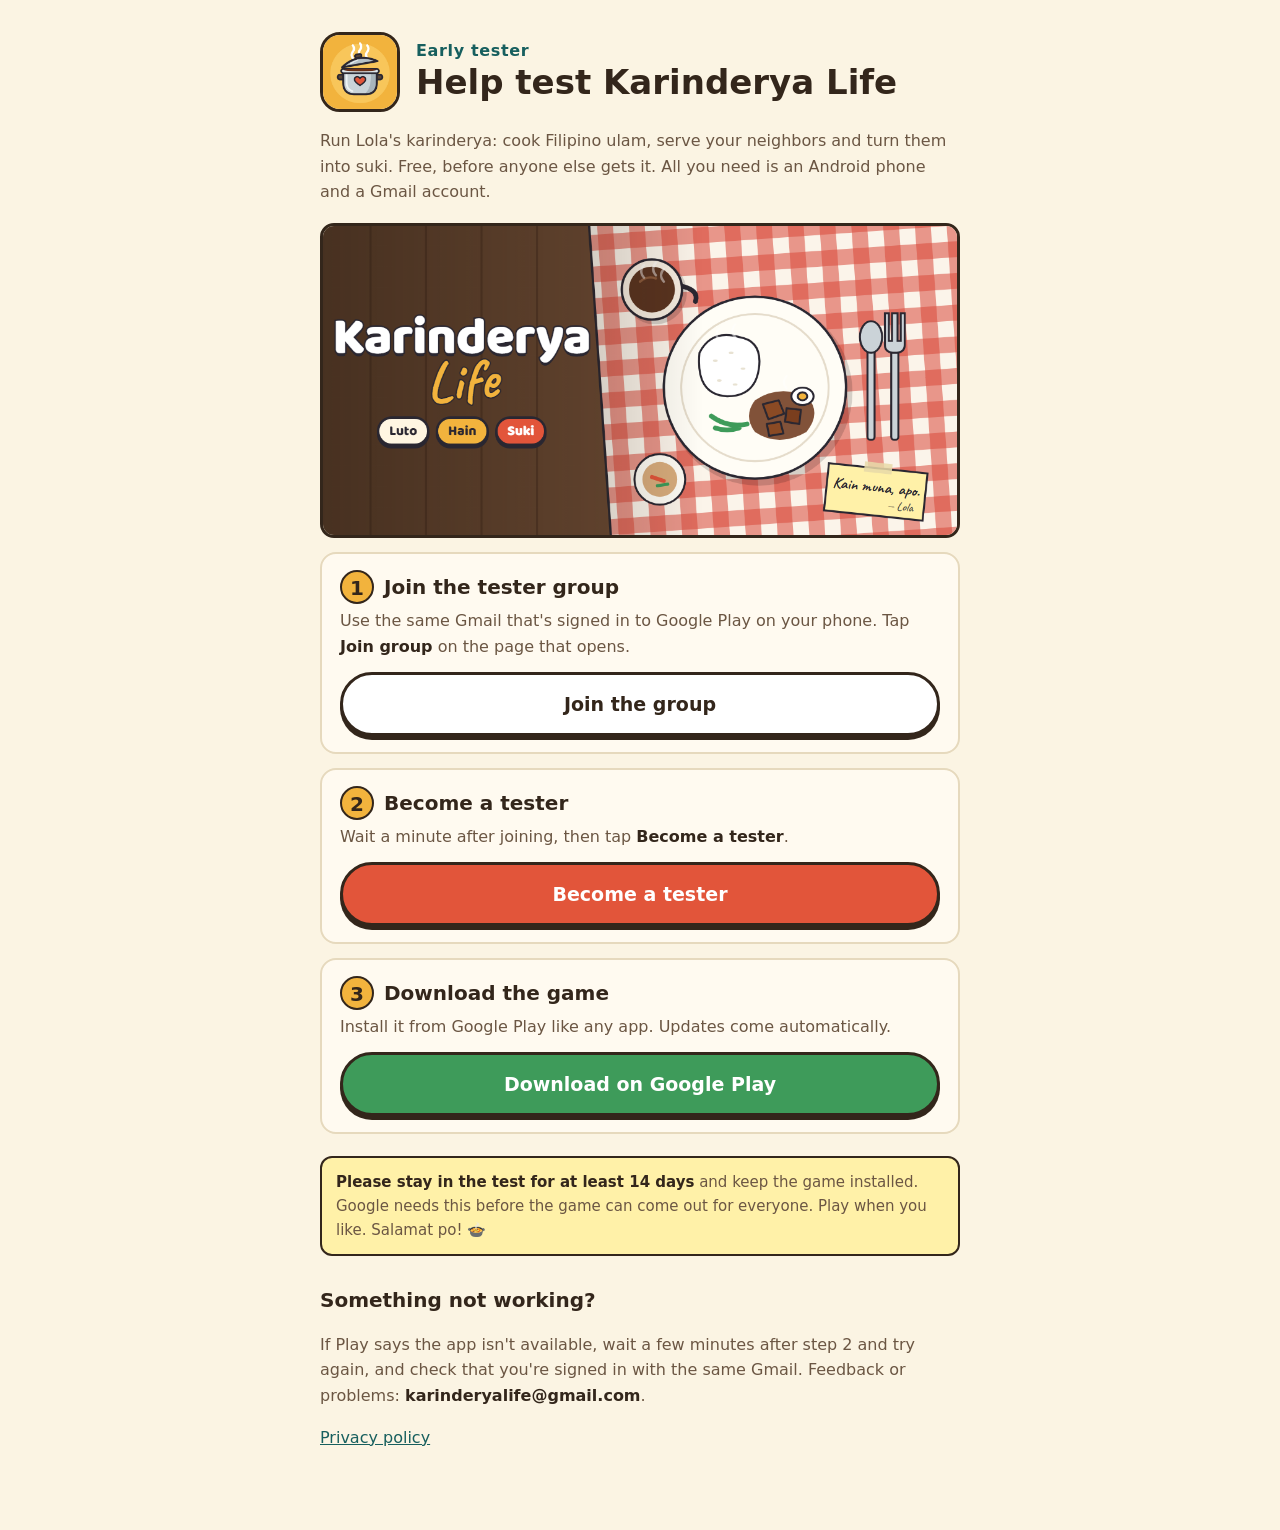
==== test.html @ 255d1be5 "Karinderya Life site: home, tester sign-up and privacy pages" ====
<!doctype html>
<html lang="en">
<head>
<meta charset="utf-8">
<meta name="viewport" content="width=device-width, initial-scale=1">
<title>Test Karinderya Life</title>
<!-- Sign-up page for the Play closed test. Joining the Google Group makes someone a tester. -->
<link rel="stylesheet" href="style.css">
<style>
  .hero { display: flex; align-items: center; gap: 16px; margin-bottom: 8px; }
  .hero img { width: 80px; height: 80px; border-radius: 20px; border: 3px solid var(--ink); }
  .banner { width: 100%; border-radius: 14px; border: 3px solid var(--ink); display: block; margin: 18px 0 8px; }
  .step { background: var(--card); border: 2px solid var(--line); border-radius: 16px; padding: 16px 18px; margin: 14px 0; }
  .step h2 { margin: 0 0 4px; display: flex; align-items: center; gap: 10px; }
  .num { display: inline-grid; place-items: center; width: 34px; height: 34px; border-radius: 50%; background: #F2B33D; color: var(--ink); font-weight: 800; border: 2px solid var(--ink); flex: none; }
  .step p { margin: 0 0 12px; }
  .btn { display: block; text-align: center; text-decoration: none; font-weight: 800; font-size: 19px; padding: 14px 18px; border-radius: 999px; border: 3px solid var(--ink); box-shadow: 0 4px 0 var(--ink); color: var(--ink); background: #fff; }
  .btn:active { transform: translateY(3px); box-shadow: 0 1px 0 var(--ink); }
  .btn.red { background: #E2553A; color: #fff; }
  .btn.green { background: #3E9B5A; color: #fff; }
  .note { font-size: 15px; background: #FFF1A8; border: 2px solid var(--ink); border-radius: 12px; padding: 12px 14px; margin-top: 22px; }
</style>
</head>
<body>
<main>
  <div class="hero">
    <img src="icon.png" alt="Karinderya Life icon">
    <div>
      <p class="kicker">Early tester</p>
      <h1>Help test Karinderya Life</h1>
    </div>
  </div>
  <p>Run Lola's karinderya: cook Filipino ulam, serve your neighbors and turn them into suki. Free, before anyone else gets it. All you need is an Android phone and a Gmail account.</p>
  <img class="banner" src="feature-graphic.png" alt="Karinderya Life">

  <div class="step">
    <h2><span class="num">1</span>Join the tester group</h2>
    <p>Use the same Gmail that's signed in to Google Play on your phone. Tap <b>Join group</b> on the page that opens.</p>
    <a class="btn" href="https://groups.google.com/g/karinderyalife-testers">Join the group</a>
  </div>

  <div class="step">
    <h2><span class="num">2</span>Become a tester</h2>
    <p>Wait a minute after joining, then tap <b>Become a tester</b>.</p>
    <a class="btn red" href="https://play.google.com/apps/testing/com.tops.karinderyalife">Become a tester</a>
  </div>

  <div class="step">
    <h2><span class="num">3</span>Download the game</h2>
    <p>Install it from Google Play like any app. Updates come automatically.</p>
    <a class="btn green" href="https://play.google.com/store/apps/details?id=com.tops.karinderyalife">Download on Google Play</a>
  </div>

  <div class="note">
    <b>Please stay in the test for at least 14 days</b> and keep the game installed. Google needs this before the game can come out for everyone. Play when you like. Salamat po! 🍲
  </div>

  <h2>Something not working?</h2>
  <p>If Play says the app isn't available, wait a few minutes after step 2 and try again, and check that you're signed in with the same Gmail. Feedback or problems: <b>karinderyalife@gmail.com</b>.</p>
  <p><a href="privacy.html">Privacy policy</a></p>
</main>
</body>
</html>
---- style.css ----
/* The app's paper look, for the two web pages Play links to. */
:root {
  --paper: #fbf4e3;
  --card: #fffaf0;
  --ink: #33261b;
  --ink-soft: #6b5643;
  --line: #e6d9bd;
  --teal: #175f5e;
}
* { box-sizing: border-box; }
body {
  margin: 0;
  background: var(--paper);
  color: var(--ink-soft);
  font: 16px/1.6 'Nunito', 'Segoe UI', system-ui, sans-serif;
  padding: 32px max(16px, env(safe-area-inset-left, 0px)) 64px;
}
main { max-width: 640px; margin: 0 auto; }
.kicker { margin: 0; font-weight: 800; color: var(--teal); letter-spacing: .04em; }
h1 { margin: 0 0 4px; color: var(--ink); font-size: 34px; line-height: 1.15; }
h2 { margin: 28px 0 6px; color: var(--ink); font-size: 20px; }
b { color: var(--ink); }
a { color: var(--teal); }
.updated { font-size: 14px; }
table { width: 100%; border-collapse: collapse; background: var(--card); border: 2px solid var(--line); border-radius: 12px; }
td { padding: 8px 12px; border-bottom: 1px dotted var(--line); vertical-align: top; }
td:first-child { color: var(--ink); }
td:last-child { text-align: right; font-weight: 700; color: var(--ink); }
ol { padding-left: 22px; }
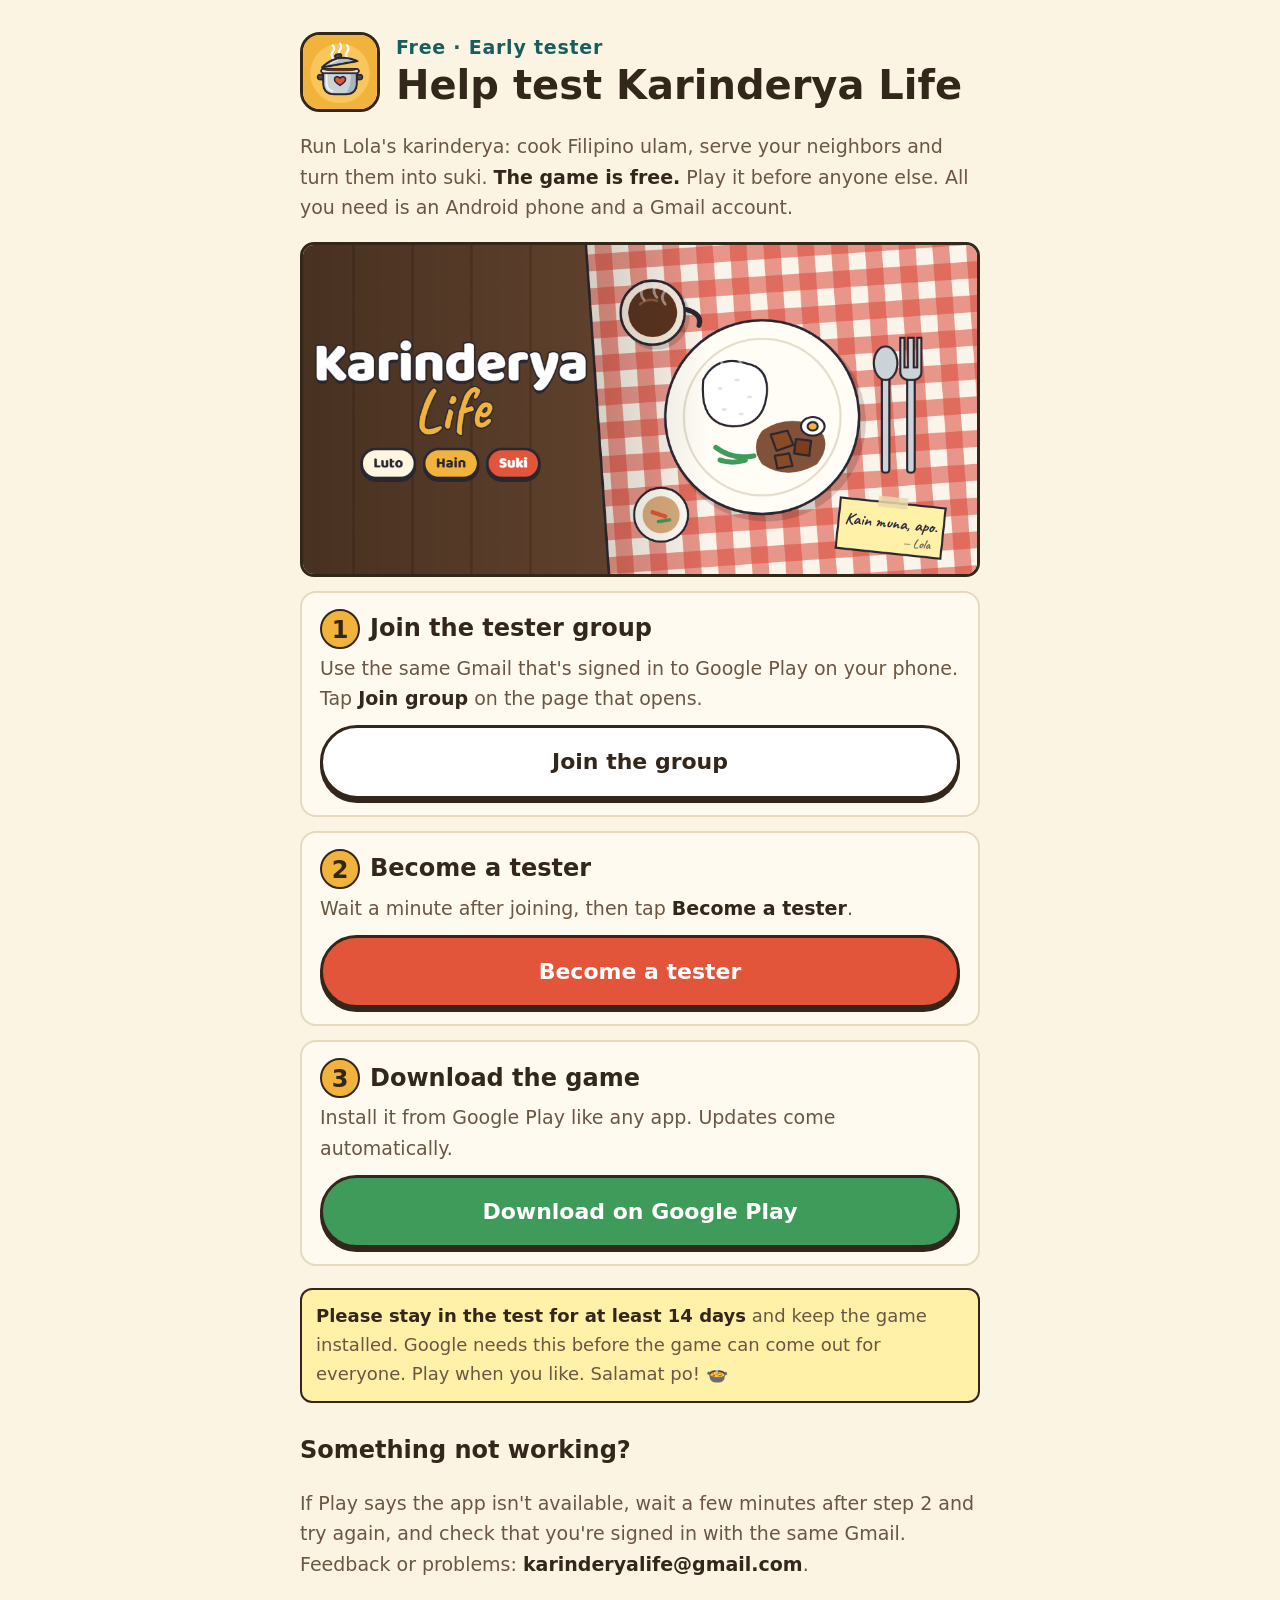
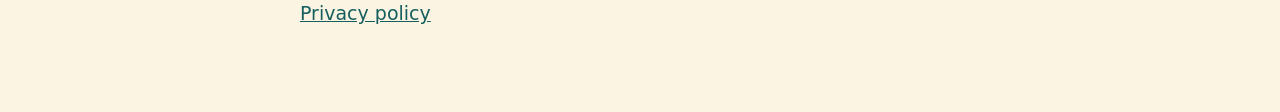
==== commit 929ac563: "Bigger text; say the game is free" ====
--- a/test.html
+++ b/test.html
@@ -12,13 +12,13 @@
   .banner { width: 100%; border-radius: 14px; border: 3px solid var(--ink); display: block; margin: 18px 0 8px; }
   .step { background: var(--card); border: 2px solid var(--line); border-radius: 16px; padding: 16px 18px; margin: 14px 0; }
   .step h2 { margin: 0 0 4px; display: flex; align-items: center; gap: 10px; }
-  .num { display: inline-grid; place-items: center; width: 34px; height: 34px; border-radius: 50%; background: #F2B33D; color: var(--ink); font-weight: 800; border: 2px solid var(--ink); flex: none; }
+  .num { display: inline-grid; place-items: center; width: 40px; height: 40px; border-radius: 50%; background: #F2B33D; color: var(--ink); font-weight: 800; border: 2px solid var(--ink); flex: none; }
   .step p { margin: 0 0 12px; }
-  .btn { display: block; text-align: center; text-decoration: none; font-weight: 800; font-size: 19px; padding: 14px 18px; border-radius: 999px; border: 3px solid var(--ink); box-shadow: 0 4px 0 var(--ink); color: var(--ink); background: #fff; }
+  .btn { display: block; text-align: center; text-decoration: none; font-weight: 800; font-size: 22px; padding: 16px 20px; border-radius: 999px; border: 3px solid var(--ink); box-shadow: 0 4px 0 var(--ink); color: var(--ink); background: #fff; }
   .btn:active { transform: translateY(3px); box-shadow: 0 1px 0 var(--ink); }
   .btn.red { background: #E2553A; color: #fff; }
   .btn.green { background: #3E9B5A; color: #fff; }
-  .note { font-size: 15px; background: #FFF1A8; border: 2px solid var(--ink); border-radius: 12px; padding: 12px 14px; margin-top: 22px; }
+  .note { font-size: 18px; background: #FFF1A8; border: 2px solid var(--ink); border-radius: 12px; padding: 12px 14px; margin-top: 22px; }
 </style>
 </head>
 <body>
@@ -26,11 +26,11 @@
   <div class="hero">
     <img src="icon.png" alt="Karinderya Life icon">
     <div>
-      <p class="kicker">Early tester</p>
+      <p class="kicker">Free · Early tester</p>
       <h1>Help test Karinderya Life</h1>
     </div>
   </div>
-  <p>Run Lola's karinderya: cook Filipino ulam, serve your neighbors and turn them into suki. Free, before anyone else gets it. All you need is an Android phone and a Gmail account.</p>
+  <p>Run Lola's karinderya: cook Filipino ulam, serve your neighbors and turn them into suki. <b>The game is free.</b> Play it before anyone else. All you need is an Android phone and a Gmail account.</p>
   <img class="banner" src="feature-graphic.png" alt="Karinderya Life">
 
   <div class="step">
--- a/style.css
+++ b/style.css
@@ -12,16 +12,16 @@
   margin: 0;
   background: var(--paper);
   color: var(--ink-soft);
-  font: 16px/1.6 'Nunito', 'Segoe UI', system-ui, sans-serif;
+  font: 19px/1.6 'Nunito', 'Segoe UI', system-ui, sans-serif;
   padding: 32px max(16px, env(safe-area-inset-left, 0px)) 64px;
 }
-main { max-width: 640px; margin: 0 auto; }
+main { max-width: 680px; margin: 0 auto; }
 .kicker { margin: 0; font-weight: 800; color: var(--teal); letter-spacing: .04em; }
-h1 { margin: 0 0 4px; color: var(--ink); font-size: 34px; line-height: 1.15; }
-h2 { margin: 28px 0 6px; color: var(--ink); font-size: 20px; }
+h1 { margin: 0 0 4px; color: var(--ink); font-size: 40px; line-height: 1.15; }
+h2 { margin: 28px 0 6px; color: var(--ink); font-size: 24px; }
 b { color: var(--ink); }
 a { color: var(--teal); }
-.updated { font-size: 14px; }
+.updated { font-size: 16px; }
 table { width: 100%; border-collapse: collapse; background: var(--card); border: 2px solid var(--line); border-radius: 12px; }
 td { padding: 8px 12px; border-bottom: 1px dotted var(--line); vertical-align: top; }
 td:first-child { color: var(--ink); }
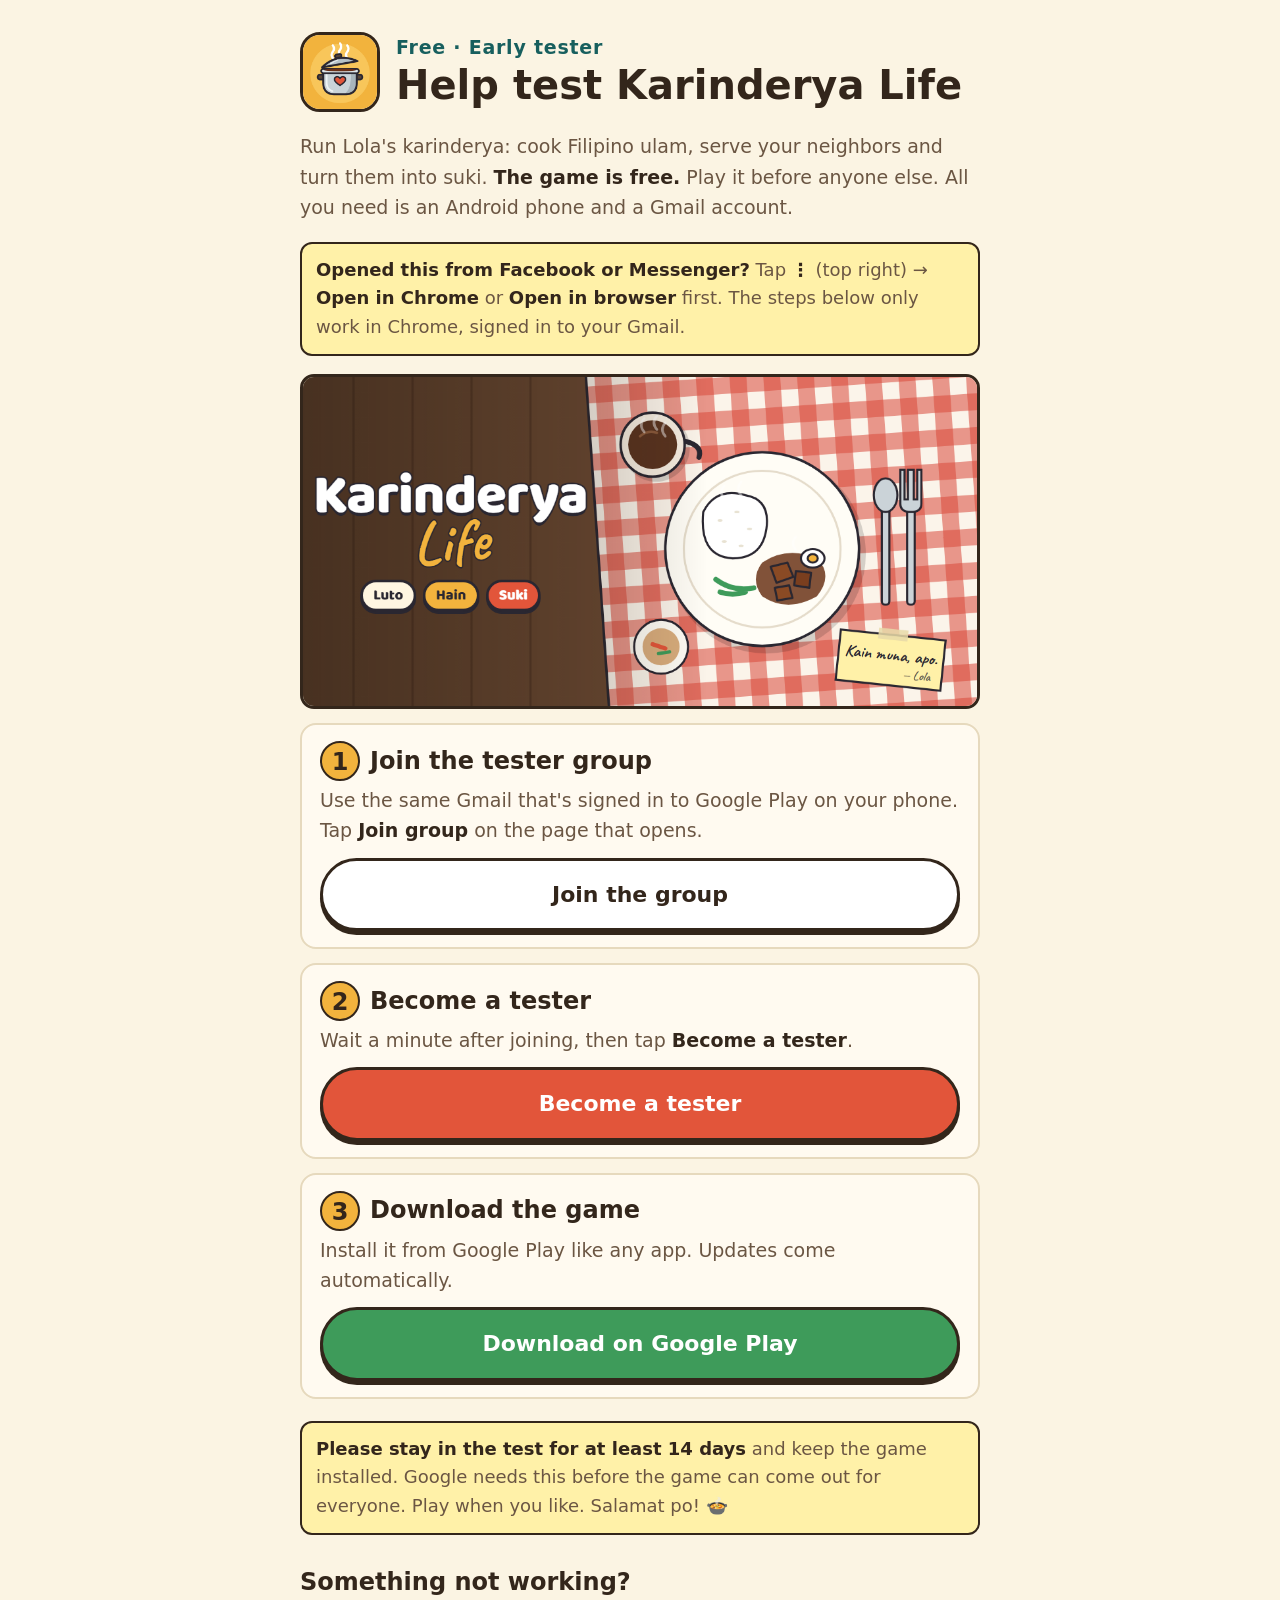
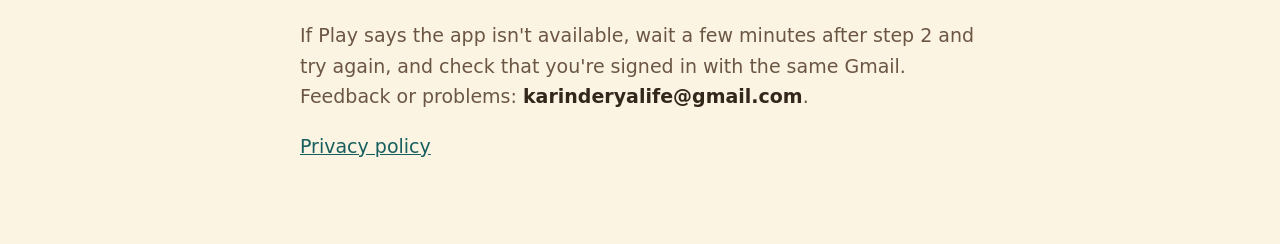
==== commit 293847a7: "Tester page: open in Chrome note for Facebook/Messenger" ====
--- a/test.html
+++ b/test.html
@@ -31,12 +31,16 @@
     </div>
   </div>
   <p>Run Lola's karinderya: cook Filipino ulam, serve your neighbors and turn them into suki. <b>The game is free.</b> Play it before anyone else. All you need is an Android phone and a Gmail account.</p>
+  <div class="note" style="margin:16px 0 0">
+    <b>Opened this from Facebook or Messenger?</b> Tap <b>⋮</b> (top right) → <b>Open in Chrome</b> or
+    <b>Open in browser</b> first. The steps below only work in Chrome, signed in to your Gmail.
+  </div>
   <img class="banner" src="feature-graphic.png" alt="Karinderya Life">
 
   <div class="step">
     <h2><span class="num">1</span>Join the tester group</h2>
     <p>Use the same Gmail that's signed in to Google Play on your phone. Tap <b>Join group</b> on the page that opens.</p>
-    <a class="btn" href="https://groups.google.com/g/karinderyalife-testers">Join the group</a>
+    <a class="btn" href="https://groups.google.com/g/karinderya-testers">Join the group</a>
   </div>
 
   <div class="step">
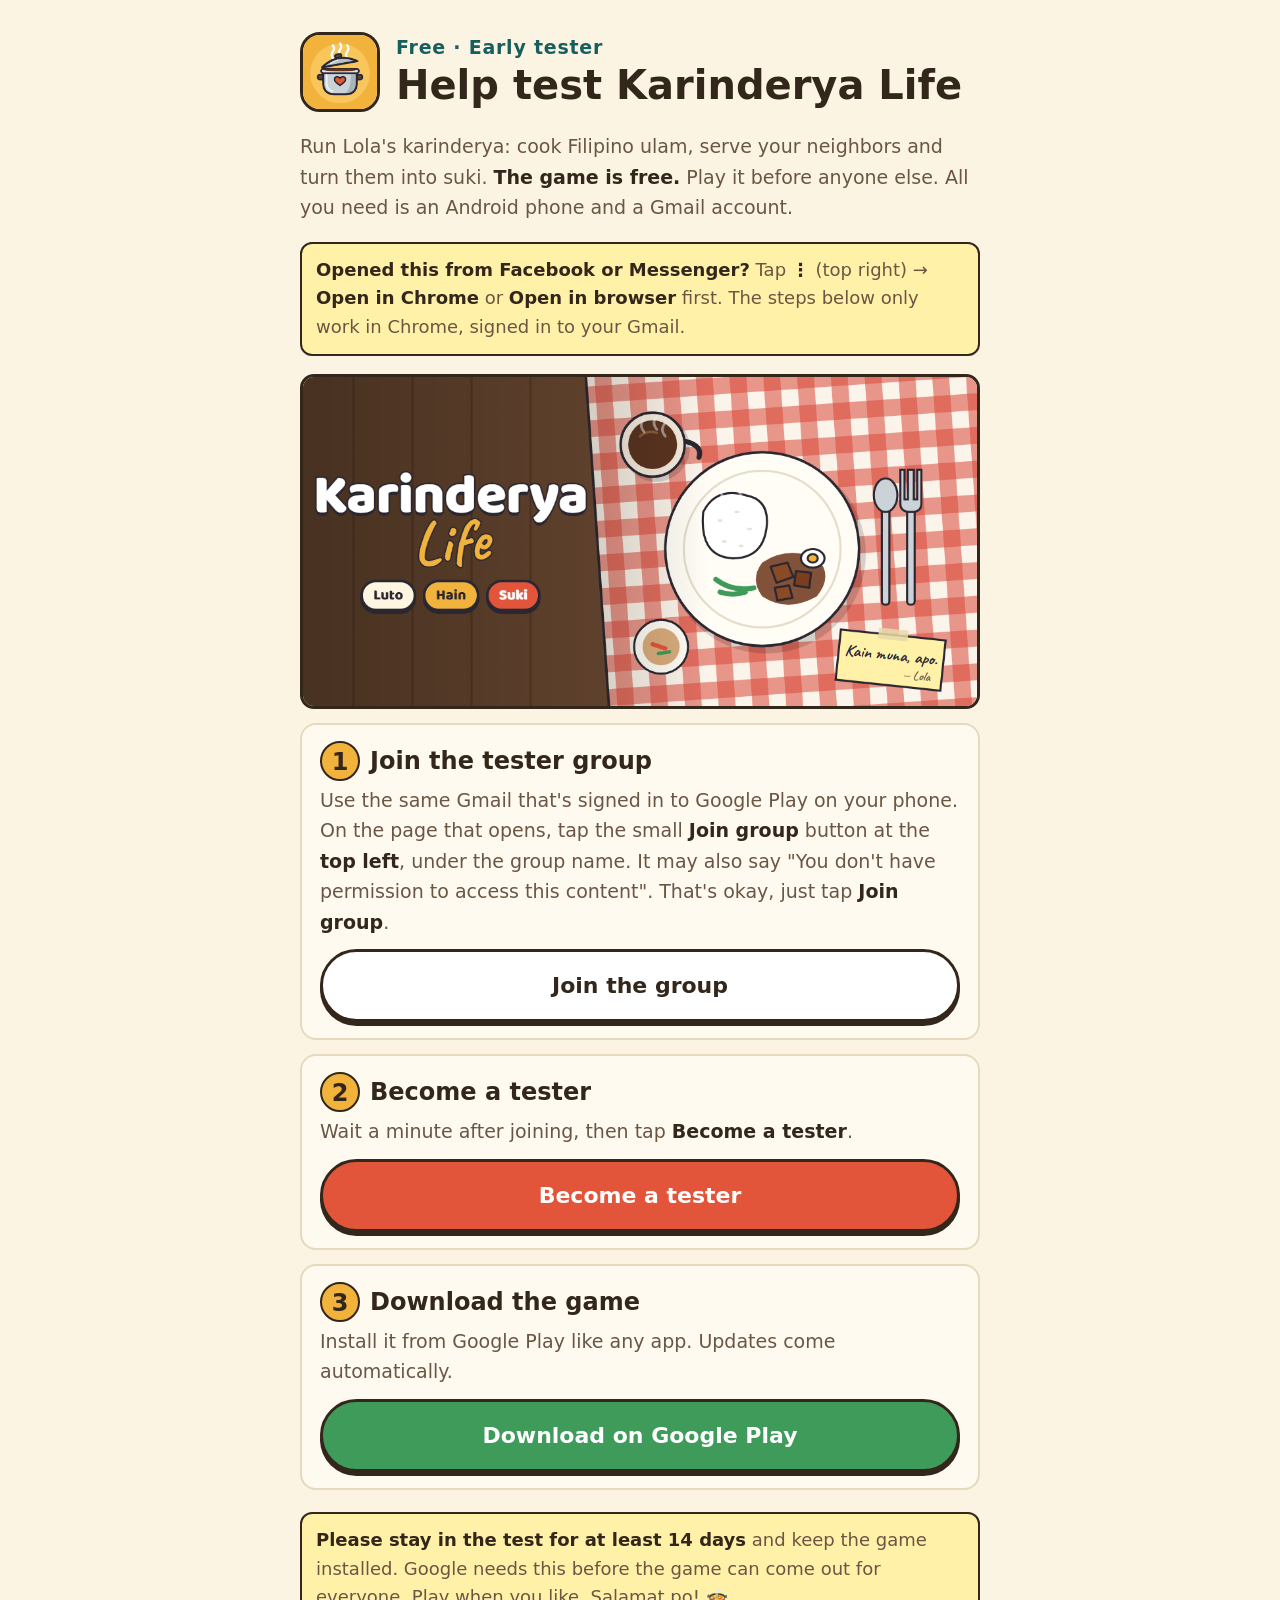
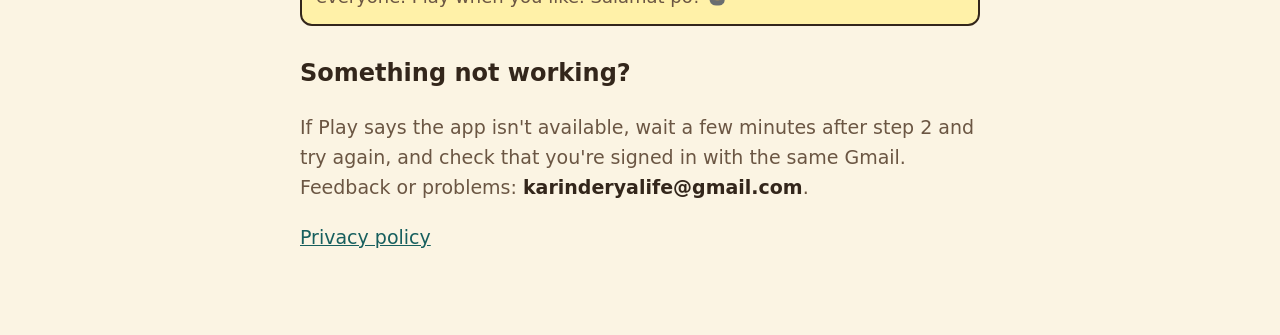
==== commit 6e9850e9: "Tester page: point to the small Join group button" ====
--- a/test.html
+++ b/test.html
@@ -39,7 +39,7 @@
 
   <div class="step">
     <h2><span class="num">1</span>Join the tester group</h2>
-    <p>Use the same Gmail that's signed in to Google Play on your phone. Tap <b>Join group</b> on the page that opens.</p>
+    <p>Use the same Gmail that's signed in to Google Play on your phone. On the page that opens, tap the small <b>Join group</b> button at the <b>top left</b>, under the group name. It may also say "You don't have permission to access this content". That's okay, just tap <b>Join group</b>.</p>
     <a class="btn" href="https://groups.google.com/g/karinderya-testers">Join the group</a>
   </div>
 
